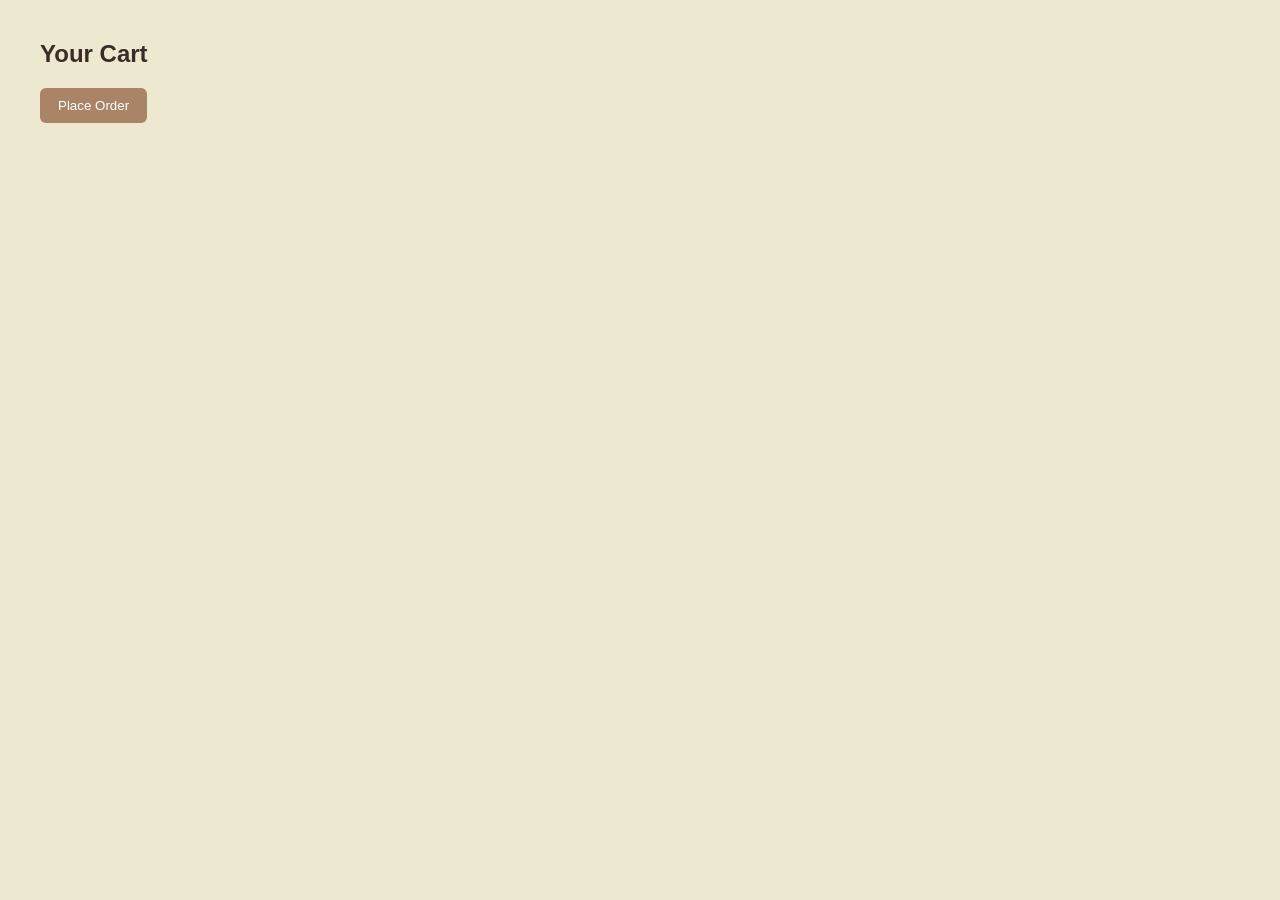
==== frontend/cart.html @ 9c090bd2 "frontend" ====
<!DOCTYPE html>
<html>
<head>
<title>Cart</title>
<link rel="stylesheet" href="css/style.css">
</head>

<body>

<h2>Your Cart</h2>

<div id="cart"></div>

<button onclick="placeOrder()">Place Order</button>

<script src="js/cart.js"></script>

</body>
</html>
---- frontend/css/style.css ----
body{
font-family: Arial, sans-serif;
margin:40px;
background-color:#EDE8D0;
color:#3A2D28;
}

/* headings */
h1,h2,h3{
color:#3A2D28;
}

/* links */
a{
color:#6F5E53;
text-decoration:none;
margin-right:15px;
font-weight:bold;
}

a:hover{
text-decoration:underline;
}

/* form inputs */
input{
display:block;
margin:10px 0;
padding:10px;
width:220px;
border:1px solid #C7B7A3;
background:#FAF7F0;
border-radius:5px;
}

/* buttons */
button{
background:#A98467;
color:white;
padding:10px 18px;
border:none;
cursor:pointer;
border-radius:6px;
}

button:hover{
background:#8C6A52;
}

/* menu cards */
#menu div{
background:#FAF7F0;
border:1px solid #C7B7A3;
padding:15px;
margin:15px 0;
border-radius:8px;
box-shadow:0 2px 5px rgba(0,0,0,0.05);
}

/* cart items */
#cart p{
background:#FAF7F0;
padding:10px;
border-radius:6px;
border:1px solid #C7B7A3;
}

/* page container look */
.container{
max-width:600px;
margin:auto;
}

/* success message */
.success{
color:green;
font-weight:bold;
}

/* center login/signup */
form{
background:#FAF7F0;
padding:20px;
border-radius:8px;
width:250px;
border:1px solid #C7B7A3;
}
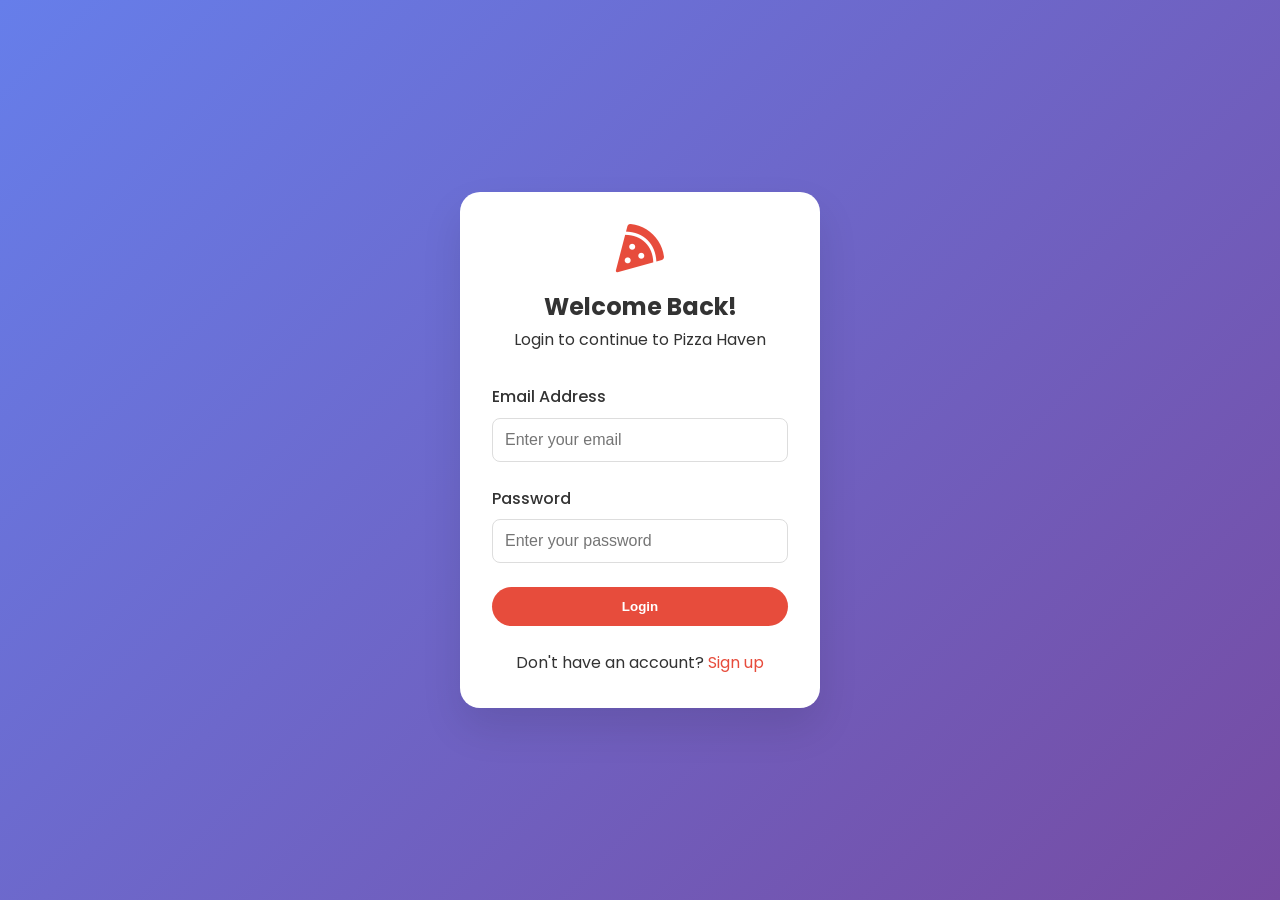
==== commit dd147467: "PHASE 1 SPRINT" ====
--- a/frontend/cart.html
+++ b/frontend/cart.html
@@ -1,19 +1,50 @@
 <!DOCTYPE html>
-<html>
+<html lang="en">
 <head>
-<title>Cart</title>
-<link rel="stylesheet" href="css/style.css">
+    <meta charset="UTF-8">
+    <meta name="viewport" content="width=device-width, initial-scale=1.0">
+    <title>Cart - Pizza Haven</title>
+    <link rel="stylesheet" href="css/style.css">
+    <link href="https://fonts.googleapis.com/css2?family=Poppins:wght@300;400;500;600;700&display=swap" rel="stylesheet">
+    <link rel="stylesheet" href="https://cdnjs.cloudflare.com/ajax/libs/font-awesome/6.0.0/css/all.min.css">
 </head>
+<body>
+    <nav class="navbar">
+        <div class="container">
+            <div class="logo">
+                <i class="fas fa-pizza-slice"></i>
+                <span>Pizza Haven</span>
+            </div>
+            <div class="nav-links">
+                <a href="index.html">Home</a>
+                <a href="menu.html">Menu</a>
+                <a href="cart.html" class="active">Cart <span id="cartCount" class="cart-badge">0</span></a>
+                <a href="#" id="logoutBtn">Logout</a>
+            </div>
+        </div>
+    </nav>
 
-<body>
+    <main>
+        <div class="container">
+            <h1>Shopping Cart</h1>
+            <div class="cart-container">
+                <div class="cart-items" id="cartItems"></div>
+                <div class="cart-summary">
+                    <h3>Order Summary</h3>
+                    <div class="summary-details">
+                        <p>Subtotal: <span id="subtotal">$0.00</span></p>
+                        <p>Tax (10%): <span id="tax">$0.00</span></p>
+                        <p>Delivery Fee: <span id="deliveryFee">$2.99</span></p>
+                        <p class="total">Total: <span id="total">$0.00</span></p>
+                    </div>
+                    <button id="checkoutBtn" class="btn btn-primary btn-block">Proceed to Checkout</button>
+                    <button id="clearCartBtn" class="btn btn-secondary btn-block">Clear Cart</button>
+                </div>
+            </div>
+        </div>
+    </main>
 
-<h2>Your Cart</h2>
-
-<div id="cart"></div>
-
-<button onclick="placeOrder()">Place Order</button>
-
-<script src="js/cart.js"></script>
-
+    <script src="js/common.js"></script>
+    <script src="js/cart.js"></script>
 </body>
 </html>
--- a/frontend/css/style.css
+++ b/frontend/css/style.css
@@ -1,87 +1,552 @@
-body{
-font-family: Arial, sans-serif;
-margin:40px;
-background-color:#EDE8D0;
-color:#3A2D28;
-}
-
-/* headings */
-h1,h2,h3{
-color:#3A2D28;
-}
-
-/* links */
-a{
-color:#6F5E53;
-text-decoration:none;
-margin-right:15px;
-font-weight:bold;
-}
-
-a:hover{
-text-decoration:underline;
-}
-
-/* form inputs */
-input{
-display:block;
-margin:10px 0;
-padding:10px;
-width:220px;
-border:1px solid #C7B7A3;
-background:#FAF7F0;
-border-radius:5px;
-}
-
-/* buttons */
-button{
-background:#A98467;
-color:white;
-padding:10px 18px;
-border:none;
-cursor:pointer;
-border-radius:6px;
-}
-
-button:hover{
-background:#8C6A52;
-}
-
-/* menu cards */
-#menu div{
-background:#FAF7F0;
-border:1px solid #C7B7A3;
-padding:15px;
-margin:15px 0;
-border-radius:8px;
-box-shadow:0 2px 5px rgba(0,0,0,0.05);
-}
-
-/* cart items */
-#cart p{
-background:#FAF7F0;
-padding:10px;
-border-radius:6px;
-border:1px solid #C7B7A3;
-}
-
-/* page container look */
-.container{
-max-width:600px;
-margin:auto;
-}
-
-/* success message */
-.success{
-color:green;
-font-weight:bold;
-}
-
-/* center login/signup */
-form{
-background:#FAF7F0;
-padding:20px;
-border-radius:8px;
-width:250px;
-border:1px solid #C7B7A3;
-} +* {
+    margin: 0;
+    padding: 0;
+    box-sizing: border-box;
+}
+
+body {
+    font-family: 'Poppins', sans-serif;
+    line-height: 1.6;
+    color: #333;
+}
+
+.container {
+    max-width: 1200px;
+    margin: 0 auto;
+    padding: 0 20px;
+}
+
+/* Navbar */
+.navbar {
+    background: #fff;
+    box-shadow: 0 2px 10px rgba(0,0,0,0.1);
+    position: fixed;
+    top: 0;
+    width: 100%;
+    z-index: 1000;
+}
+
+.navbar .container {
+    display: flex;
+    justify-content: space-between;
+    align-items: center;
+    padding: 1rem 20px;
+}
+
+.logo {
+    font-size: 1.5rem;
+    font-weight: 700;
+    color: #e74c3c;
+}
+
+.logo i {
+    margin-right: 10px;
+}
+
+.nav-links a {
+    color: #333;
+    text-decoration: none;
+    margin-left: 2rem;
+    transition: color 0.3s;
+    position: relative;
+}
+
+.nav-links a:hover, .nav-links a.active {
+    color: #e74c3c;
+}
+
+.cart-badge {
+    background: #e74c3c;
+    color: white;
+    border-radius: 50%;
+    padding: 2px 6px;
+    font-size: 12px;
+    position: absolute;
+    top: -8px;
+    right: -15px;
+}
+
+/* Hero Section */
+.hero {
+    background: linear-gradient(135deg, #667eea 0%, #764ba2 100%);
+    color: white;
+    padding: 120px 0 80px;
+    margin-top: 60px;
+}
+
+.hero .container {
+    display: grid;
+    grid-template-columns: 1fr 1fr;
+    gap: 4rem;
+    align-items: center;
+}
+
+.hero-content h1 {
+    font-size: 3rem;
+    margin-bottom: 1rem;
+    line-height: 1.2;
+}
+
+.hero-content p {
+    font-size: 1.1rem;
+    margin-bottom: 2rem;
+    opacity: 0.9;
+}
+
+.hero-image img {
+    width: 100%;
+    border-radius: 20px;
+    box-shadow: 0 20px 40px rgba(0,0,0,0.2);
+}
+
+/* Buttons */
+.btn {
+    display: inline-block;
+    padding: 12px 30px;
+    border: none;
+    border-radius: 50px;
+    cursor: pointer;
+    text-decoration: none;
+    font-weight: 600;
+    transition: all 0.3s;
+}
+
+.btn-primary {
+    background: #e74c3c;
+    color: white;
+}
+
+.btn-primary:hover {
+    background: #c0392b;
+    transform: translateY(-2px);
+}
+
+.btn-secondary {
+    background: #95a5a6;
+    color: white;
+}
+
+.btn-small {
+    padding: 8px 20px;
+    font-size: 0.9rem;
+}
+
+.btn-block {
+    width: 100%;
+}
+
+/* Features */
+.features {
+    padding: 80px 0;
+    background: #f9f9f9;
+}
+
+.features h2, .specials h2 {
+    text-align: center;
+    margin-bottom: 3rem;
+    font-size: 2rem;
+}
+
+.features-grid {
+    display: grid;
+    grid-template-columns: repeat(auto-fit, minmax(250px, 1fr));
+    gap: 2rem;
+}
+
+.feature-card {
+    text-align: center;
+    padding: 2rem;
+    background: white;
+    border-radius: 10px;
+    box-shadow: 0 5px 20px rgba(0,0,0,0.1);
+    transition: transform 0.3s;
+}
+
+.feature-card:hover {
+    transform: translateY(-5px);
+}
+
+.feature-card i {
+    font-size: 3rem;
+    color: #e74c3c;
+    margin-bottom: 1rem;
+}
+
+/* Specials */
+.specials {
+    padding: 80px 0;
+}
+
+.specials-grid {
+    display: grid;
+    grid-template-columns: repeat(auto-fit, minmax(300px, 1fr));
+    gap: 2rem;
+}
+
+.special-card {
+    background: white;
+    border-radius: 10px;
+    padding: 1.5rem;
+    box-shadow: 0 5px 20px rgba(0,0,0,0.1);
+    text-align: center;
+}
+
+.special-card .price {
+    display: block;
+    font-size: 1.5rem;
+    color: #e74c3c;
+    font-weight: bold;
+    margin: 1rem 0;
+}
+
+/* Auth Pages */
+.auth-page {
+    background: linear-gradient(135deg, #667eea 0%, #764ba2 100%);
+    min-height: 100vh;
+    display: flex;
+    align-items: center;
+    justify-content: center;
+}
+
+.auth-container {
+    width: 100%;
+    max-width: 400px;
+    padding: 20px;
+}
+
+.auth-card {
+    background: white;
+    border-radius: 20px;
+    padding: 2rem;
+    box-shadow: 0 20px 40px rgba(0,0,0,0.1);
+}
+
+.auth-header {
+    text-align: center;
+    margin-bottom: 2rem;
+}
+
+.auth-header i {
+    font-size: 3rem;
+    color: #e74c3c;
+    margin-bottom: 1rem;
+}
+
+.form-group {
+    margin-bottom: 1.5rem;
+}
+
+.form-group label {
+    display: block;
+    margin-bottom: 0.5rem;
+    font-weight: 500;
+}
+
+.form-group input {
+    width: 100%;
+    padding: 12px;
+    border: 1px solid #ddd;
+    border-radius: 8px;
+    font-size: 1rem;
+}
+
+.auth-footer {
+    text-align: center;
+    margin-top: 1.5rem;
+}
+
+.auth-footer a {
+    color: #e74c3c;
+    text-decoration: none;
+}
+
+/* Menu Page */
+.menu-header {
+    margin: 100px 0 2rem;
+}
+
+.menu-header h1 {
+    margin-bottom: 1rem;
+}
+
+.search-filter {
+    display: flex;
+    gap: 1rem;
+}
+
+.search-filter input, .search-filter select {
+    padding: 10px;
+    border: 1px solid #ddd;
+    border-radius: 8px;
+    font-size: 1rem;
+}
+
+.search-filter input {
+    flex: 1;
+}
+
+.menu-grid {
+    display: grid;
+    grid-template-columns: repeat(auto-fill, minmax(300px, 1fr));
+    gap: 2rem;
+    margin-bottom: 4rem;
+}
+
+.menu-item {
+    background: white;
+    border-radius: 10px;
+    overflow: hidden;
+    box-shadow: 0 5px 20px rgba(0,0,0,0.1);
+    transition: transform 0.3s;
+}
+
+.menu-item:hover {
+    transform: translateY(-5px);
+}
+
+.menu-item-image {
+    height: 200px;
+    background: #f0f0f0;
+    display: flex;
+    align-items: center;
+    justify-content: center;
+}
+
+.menu-item-image i {
+    font-size: 5rem;
+    color: #e74c3c;
+}
+
+.menu-item-content {
+    padding: 1.5rem;
+}
+
+.menu-item h3 {
+    margin-bottom: 0.5rem;
+}
+
+.menu-item .description {
+    color: #666;
+    font-size: 0.9rem;
+    margin-bottom: 1rem;
+}
+
+.menu-item .price {
+    font-size: 1.25rem;
+    font-weight: bold;
+    color: #e74c3c;
+    margin-bottom: 1rem;
+}
+
+.menu-item .stock {
+    font-size: 0.8rem;
+    color: #27ae60;
+    margin-bottom: 1rem;
+}
+
+.menu-item .stock.out-of-stock {
+    color: #e74c3c;
+}
+
+.menu-item-actions {
+    display: flex;
+    gap: 1rem;
+}
+
+.quantity-selector {
+    display: flex;
+    align-items: center;
+    gap: 0.5rem;
+}
+
+.quantity-selector button {
+    width: 30px;
+    height: 30px;
+    border: 1px solid #ddd;
+    background: white;
+    cursor: pointer;
+    border-radius: 5px;
+}
+
+/* Cart Page */
+.cart-container {
+    display: grid;
+    grid-template-columns: 2fr 1fr;
+    gap: 2rem;
+    margin: 2rem 0;
+}
+
+.cart-items {
+    background: white;
+    border-radius: 10px;
+    padding: 1rem;
+}
+
+.cart-item {
+    display: grid;
+    grid-template-columns: auto 1fr auto auto;
+    gap: 1rem;
+    align-items: center;
+    padding: 1rem;
+    border-bottom: 1px solid #eee;
+}
+
+.cart-item-image {
+    width: 80px;
+    height: 80px;
+    background: #f0f0f0;
+    border-radius: 10px;
+    display: flex;
+    align-items: center;
+    justify-content: center;
+}
+
+.cart-item-image i {
+    font-size: 2rem;
+    color: #e74c3c;
+}
+
+.cart-item-details h4 {
+    margin-bottom: 0.25rem;
+}
+
+.cart-item-details .item-price {
+    color: #666;
+    font-size: 0.9rem;
+}
+
+.cart-item-quantity {
+    display: flex;
+    align-items: center;
+    gap: 0.5rem;
+}
+
+.cart-item-quantity button {
+    width: 30px;
+    height: 30px;
+    border: 1px solid #ddd;
+    background: white;
+    cursor: pointer;
+    border-radius: 5px;
+}
+
+.cart-item-total {
+    font-weight: bold;
+    color: #e74c3c;
+}
+
+.remove-item {
+    color: #e74c3c;
+    cursor: pointer;
+    font-size: 1.2rem;
+}
+
+.cart-summary {
+    background: white;
+    border-radius: 10px;
+    padding: 1.5rem;
+    position: sticky;
+    top: 80px;
+    height: fit-content;
+}
+
+.cart-summary h3 {
+    margin-bottom: 1rem;
+}
+
+.summary-details {
+    margin: 1rem 0;
+}
+
+.summary-details p {
+    display: flex;
+    justify-content: space-between;
+    margin-bottom: 0.5rem;
+}
+
+.summary-details .total {
+    font-size: 1.25rem;
+    font-weight: bold;
+    border-top: 1px solid #ddd;
+    padding-top: 0.5rem;
+    margin-top: 0.5rem;
+}
+
+/* Success Page */
+.success-container {
+    min-height: 70vh;
+    display: flex;
+    align-items: center;
+    justify-content: center;
+    margin: 100px 0;
+}
+
+.success-card {
+    text-align: center;
+    background: white;
+    padding: 3rem;
+    border-radius: 20px;
+    box-shadow: 0 20px 40px rgba(0,0,0,0.1);
+    max-width: 500px;
+}
+
+.success-card i {
+    font-size: 5rem;
+    color: #27ae60;
+    margin-bottom: 1rem;
+}
+
+.success-card h2 {
+    margin-bottom: 1rem;
+}
+
+.order-details {
+    background: #f9f9f9;
+    padding: 1rem;
+    border-radius: 10px;
+    margin: 1.5rem 0;
+    text-align: left;
+}
+
+.success-buttons {
+    display: flex;
+    gap: 1rem;
+    justify-content: center;
+}
+
+/* Footer */
+footer {
+    background: #333;
+    color: white;
+    text-align: center;
+    padding: 2rem;
+    margin-top: 4rem;
+}
+
+/* Responsive */
+@media (max-width: 768px) {
+    .hero .container, .cart-container {
+        grid-template-columns: 1fr;
+    }
+    
+    .hero {
+        text-align: center;
+    }
+    
+    .search-filter {
+        flex-direction: column;
+    }
+    
+    .cart-item {
+        grid-template-columns: 1fr;
+        text-align: center;
+    }
+    
+    .cart-item-quantity {
+        justify-content: center;
+    }
+    
+    .success-buttons {
+        flex-direction: column;
+    }
+}
